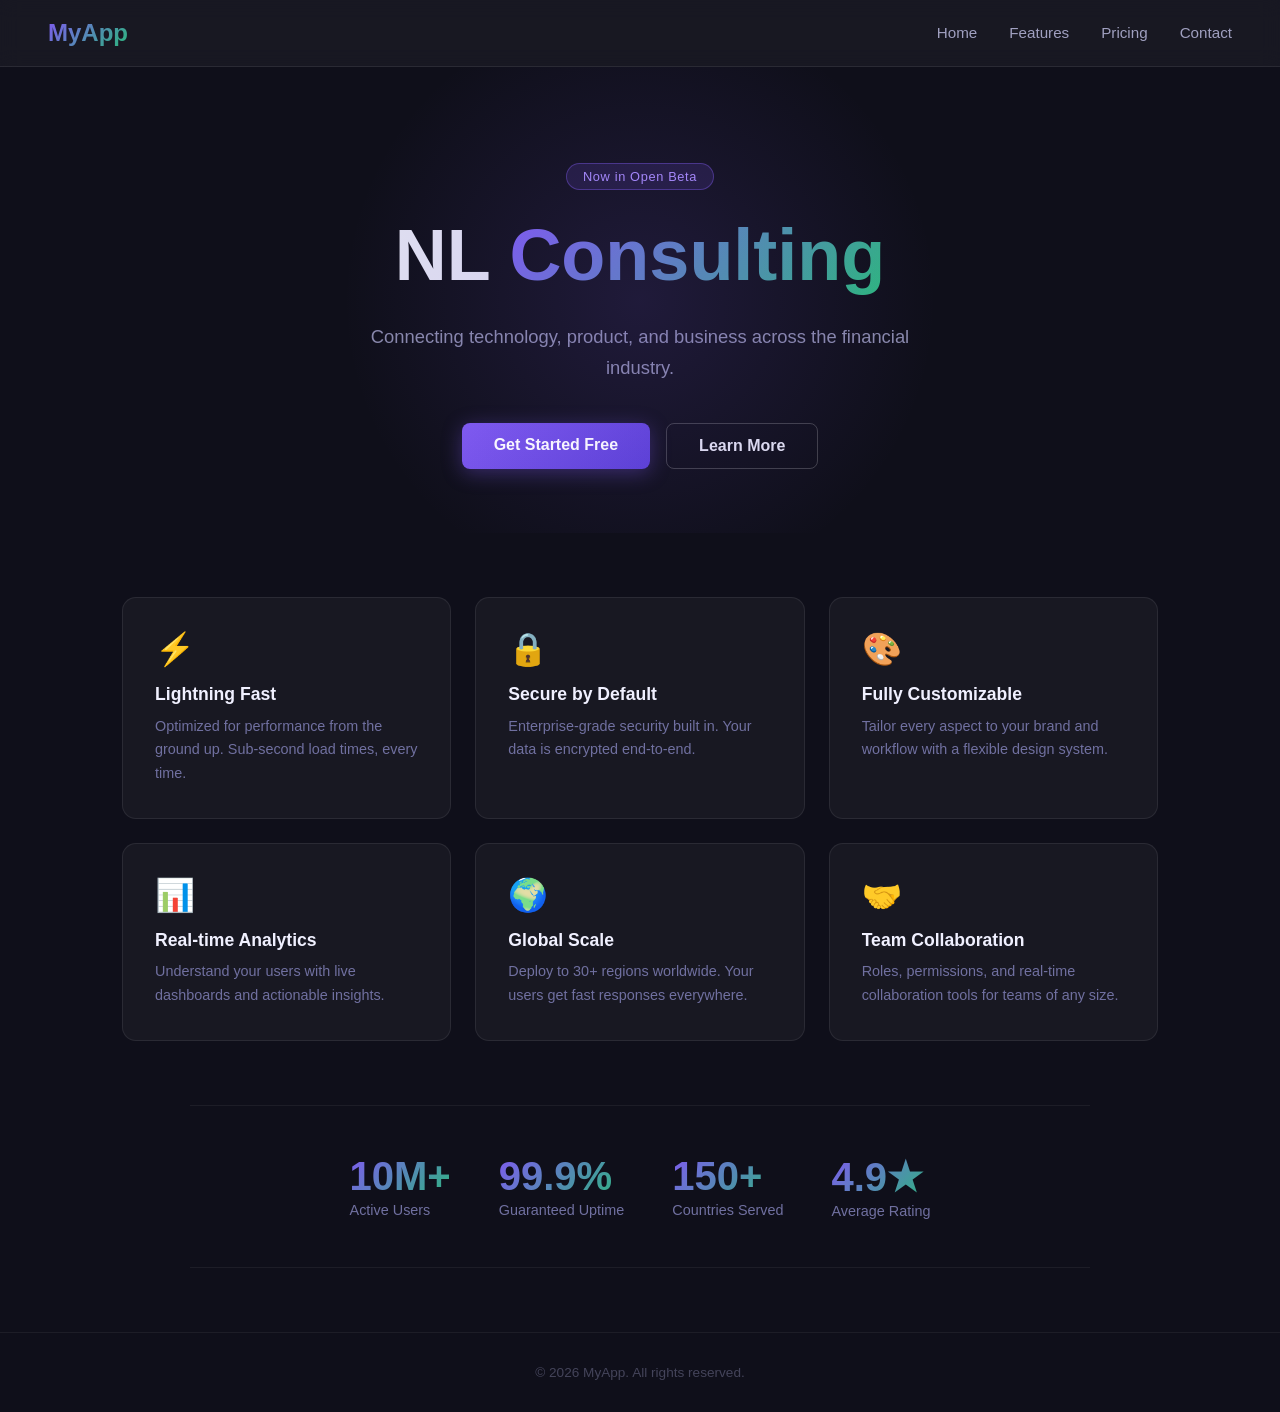
==== index.html @ d838ecf6 "Add files via upload" ====
<!DOCTYPE html>
<html lang="en" dir="ltr">
<head>
  <meta charset="UTF-8" />
  <meta name="viewport" content="width=device-width, initial-scale=1.0" />
  <title>Welcome</title>
  <style>
    * {
      margin: 0;
      padding: 0;
      box-sizing: border-box;
    }

    body {
      font-family: 'Segoe UI', Tahoma, Geneva, Verdana, sans-serif;
      background: #0f0f1a;
      color: #e0e0f0;
      min-height: 100vh;
    }

    /* NAV */
    nav {
      display: flex;
      justify-content: space-between;
      align-items: center;
      padding: 1.2rem 3rem;
      background: rgba(255, 255, 255, 0.04);
      backdrop-filter: blur(10px);
      border-bottom: 1px solid rgba(255, 255, 255, 0.08);
      position: sticky;
      top: 0;
      z-index: 100;
    }

    .logo {
      font-size: 1.5rem;
      font-weight: 700;
      background: linear-gradient(135deg, #7f5af0, #2cb67d);
      -webkit-background-clip: text;
      -webkit-text-fill-color: transparent;
      background-clip: text;
    }

    .nav-links {
      display: flex;
      gap: 2rem;
      list-style: none;
    }

    .nav-links a {
      color: #a0a0c0;
      text-decoration: none;
      font-size: 0.95rem;
      transition: color 0.2s;
    }

    .nav-links a:hover {
      color: #7f5af0;
    }

    /* HERO */
    .hero {
      display: flex;
      flex-direction: column;
      align-items: center;
      justify-content: center;
      text-align: center;
      padding: 6rem 2rem 4rem;
      position: relative;
      overflow: hidden;
    }

    .hero::before {
      content: '';
      position: absolute;
      width: 600px;
      height: 600px;
      background: radial-gradient(circle, rgba(127, 90, 240, 0.15) 0%, transparent 70%);
      top: 50%;
      left: 50%;
      transform: translate(-50%, -50%);
      pointer-events: none;
    }

    .badge {
      display: inline-block;
      background: rgba(127, 90, 240, 0.15);
      border: 1px solid rgba(127, 90, 240, 0.4);
      color: #a78bfa;
      padding: 0.3rem 1rem;
      border-radius: 999px;
      font-size: 0.8rem;
      letter-spacing: 0.05em;
      margin-bottom: 1.5rem;
    }

    h1 {
      font-size: clamp(2.5rem, 6vw, 4.5rem);
      font-weight: 800;
      line-height: 1.15;
      max-width: 800px;
      margin-bottom: 1.5rem;
    }

    h1 span {
      background: linear-gradient(135deg, #7f5af0, #2cb67d);
      -webkit-background-clip: text;
      -webkit-text-fill-color: transparent;
      background-clip: text;
    }

    .subtitle {
      font-size: 1.15rem;
      color: #8888aa;
      max-width: 560px;
      line-height: 1.7;
      margin-bottom: 2.5rem;
    }

    .cta-group {
      display: flex;
      gap: 1rem;
      flex-wrap: wrap;
      justify-content: center;
    }

    .btn {
      padding: 0.8rem 2rem;
      border-radius: 8px;
      font-size: 1rem;
      font-weight: 600;
      cursor: pointer;
      text-decoration: none;
      transition: transform 0.15s, box-shadow 0.15s;
    }

    .btn:hover {
      transform: translateY(-2px);
    }

    .btn-primary {
      background: linear-gradient(135deg, #7f5af0, #5a3fd4);
      color: #fff;
      border: none;
      box-shadow: 0 4px 20px rgba(127, 90, 240, 0.35);
    }

    .btn-primary:hover {
      box-shadow: 0 6px 28px rgba(127, 90, 240, 0.55);
    }

    .btn-outline {
      background: transparent;
      color: #e0e0f0;
      border: 1px solid rgba(255, 255, 255, 0.2);
    }

    .btn-outline:hover {
      border-color: #7f5af0;
      color: #a78bfa;
    }

    /* FEATURES */
    .features {
      display: grid;
      grid-template-columns: repeat(auto-fit, minmax(260px, 1fr));
      gap: 1.5rem;
      max-width: 1100px;
      margin: 4rem auto;
      padding: 0 2rem;
    }

    .card {
      background: rgba(255, 255, 255, 0.04);
      border: 1px solid rgba(255, 255, 255, 0.08);
      border-radius: 14px;
      padding: 2rem;
      transition: border-color 0.2s, transform 0.2s;
    }

    .card:hover {
      border-color: rgba(127, 90, 240, 0.4);
      transform: translateY(-4px);
    }

    .icon {
      font-size: 2rem;
      margin-bottom: 1rem;
    }

    .card h3 {
      font-size: 1.1rem;
      margin-bottom: 0.6rem;
      color: #f0f0ff;
    }

    .card p {
      font-size: 0.9rem;
      color: #7070a0;
      line-height: 1.65;
    }

    /* STATS */
    .stats {
      display: flex;
      justify-content: center;
      flex-wrap: wrap;
      gap: 3rem;
      padding: 3rem 2rem;
      border-top: 1px solid rgba(255, 255, 255, 0.06);
      border-bottom: 1px solid rgba(255, 255, 255, 0.06);
      max-width: 900px;
      margin: 0 auto 4rem;
    }

    .stat h2 {
      font-size: 2.5rem;
      font-weight: 800;
      background: linear-gradient(135deg, #7f5af0, #2cb67d);
      -webkit-background-clip: text;
      -webkit-text-fill-color: transparent;
      background-clip: text;
    }

    .stat p {
      font-size: 0.9rem;
      color: #7070a0;
      margin-top: 0.2rem;
    }

    /* FOOTER */
    footer {
      text-align: center;
      padding: 2rem;
      font-size: 0.85rem;
      color: #44445a;
      border-top: 1px solid rgba(255, 255, 255, 0.06);
    }
  </style>
</head>
<body>

  <!-- NAV -->
  <nav>
    <div class="logo">MyApp</div>
    <ul class="nav-links">
      <li><a href="#">Home</a></li>
      <li><a href="#">Features</a></li>
      <li><a href="#">Pricing</a></li>
      <li><a href="#">Contact</a></li>
    </ul>
  </nav>

  <!-- HERO -->
  <section class="hero">
    <div class="badge">Now in Open Beta</div>
    <h1>NL <span>Consulting</span></h1>
    <p class="subtitle">
      Connecting technology, product, and business across the financial industry.
    </p>
    <div class="cta-group">
      <a href="#" class="btn btn-primary">Get Started Free</a>
      <a href="#" class="btn btn-outline">Learn More</a>
    </div>
  </section>

  <!-- FEATURES -->
  <section class="features">
    <div class="card">
      <div class="icon">⚡</div>
      <h3>Lightning Fast</h3>
      <p>Optimized for performance from the ground up. Sub-second load times, every time.</p>
    </div>
    <div class="card">
      <div class="icon">🔒</div>
      <h3>Secure by Default</h3>
      <p>Enterprise-grade security built in. Your data is encrypted end-to-end.</p>
    </div>
    <div class="card">
      <div class="icon">🎨</div>
      <h3>Fully Customizable</h3>
      <p>Tailor every aspect to your brand and workflow with a flexible design system.</p>
    </div>
    <div class="card">
      <div class="icon">📊</div>
      <h3>Real-time Analytics</h3>
      <p>Understand your users with live dashboards and actionable insights.</p>
    </div>
    <div class="card">
      <div class="icon">🌍</div>
      <h3>Global Scale</h3>
      <p>Deploy to 30+ regions worldwide. Your users get fast responses everywhere.</p>
    </div>
    <div class="card">
      <div class="icon">🤝</div>
      <h3>Team Collaboration</h3>
      <p>Roles, permissions, and real-time collaboration tools for teams of any size.</p>
    </div>
  </section>

  <!-- STATS -->
  <div class="stats">
    <div class="stat">
      <h2>10M+</h2>
      <p>Active Users</p>
    </div>
    <div class="stat">
      <h2>99.9%</h2>
      <p>Guaranteed Uptime</p>
    </div>
    <div class="stat">
      <h2>150+</h2>
      <p>Countries Served</p>
    </div>
    <div class="stat">
      <h2>4.9★</h2>
      <p>Average Rating</p>
    </div>
  </div>

  <!-- FOOTER -->
  <footer>
    &copy; 2026 MyApp. All rights reserved.
  </footer>

</body>
</html>
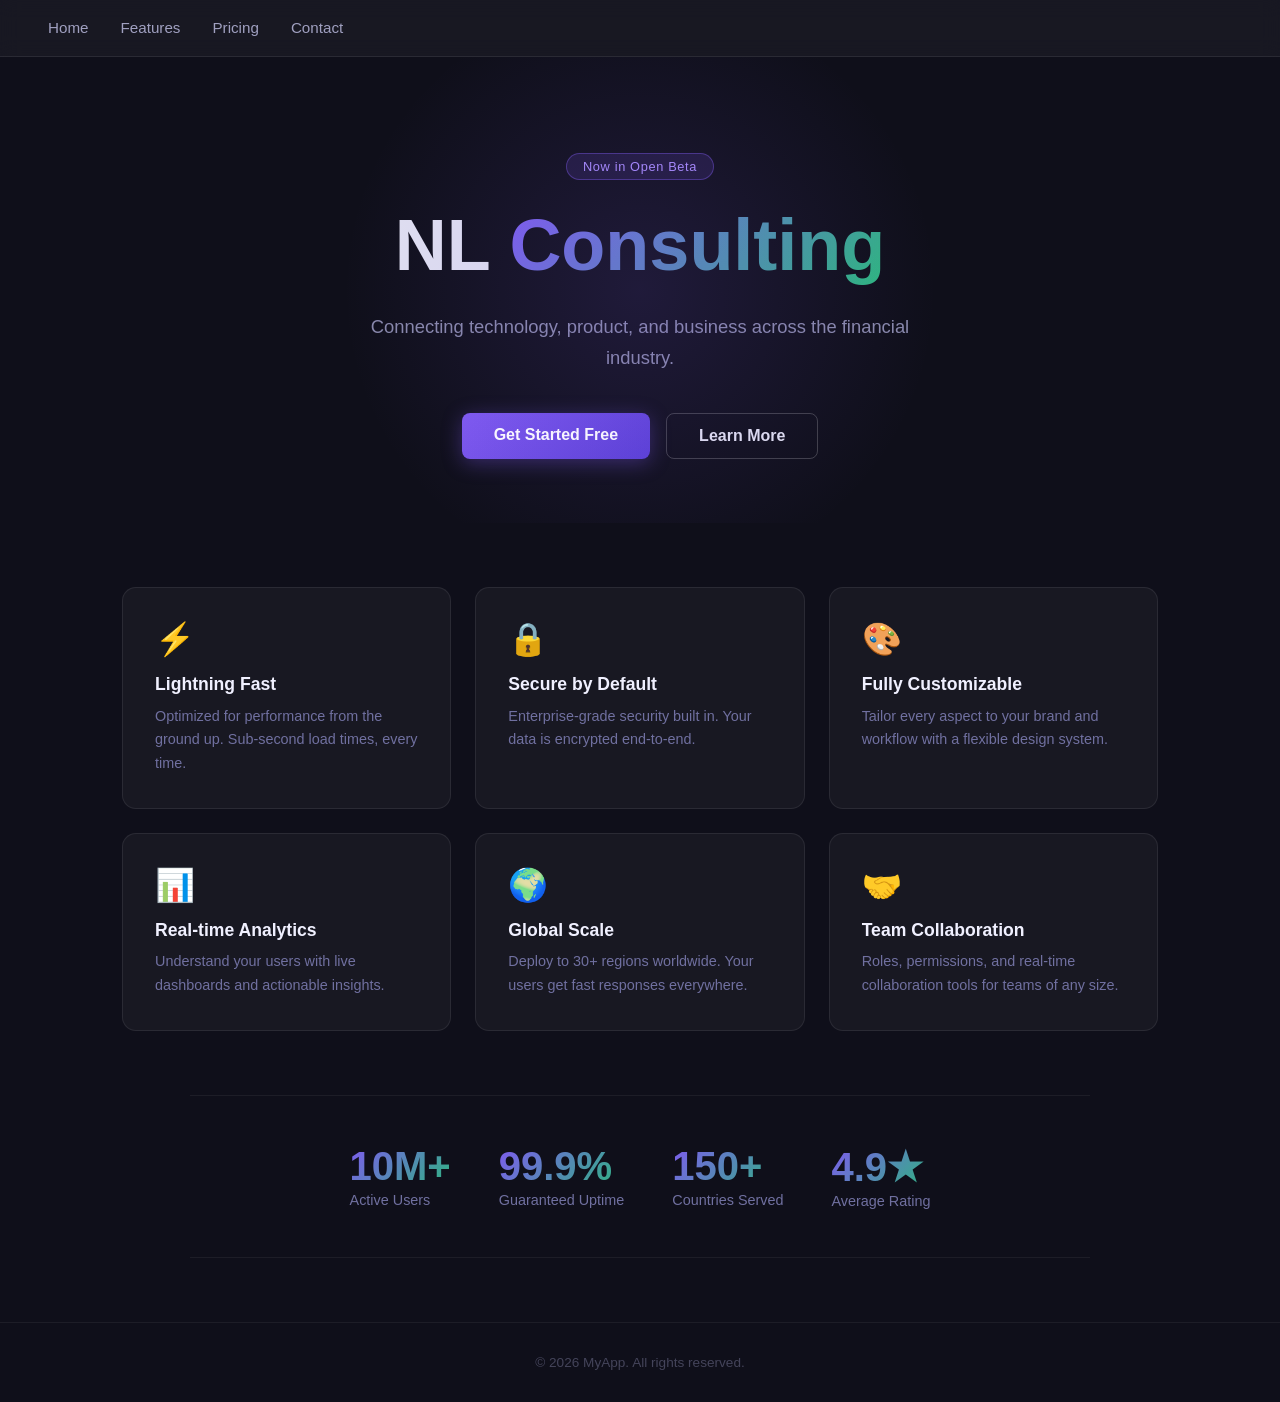
==== commit a5176cfb: "initial commit" ====
--- a/index.html
+++ b/index.html
@@ -242,7 +242,6 @@
 
   <!-- NAV -->
   <nav>
-    <div class="logo">MyApp</div>
     <ul class="nav-links">
       <li><a href="#">Home</a></li>
       <li><a href="#">Features</a></li>
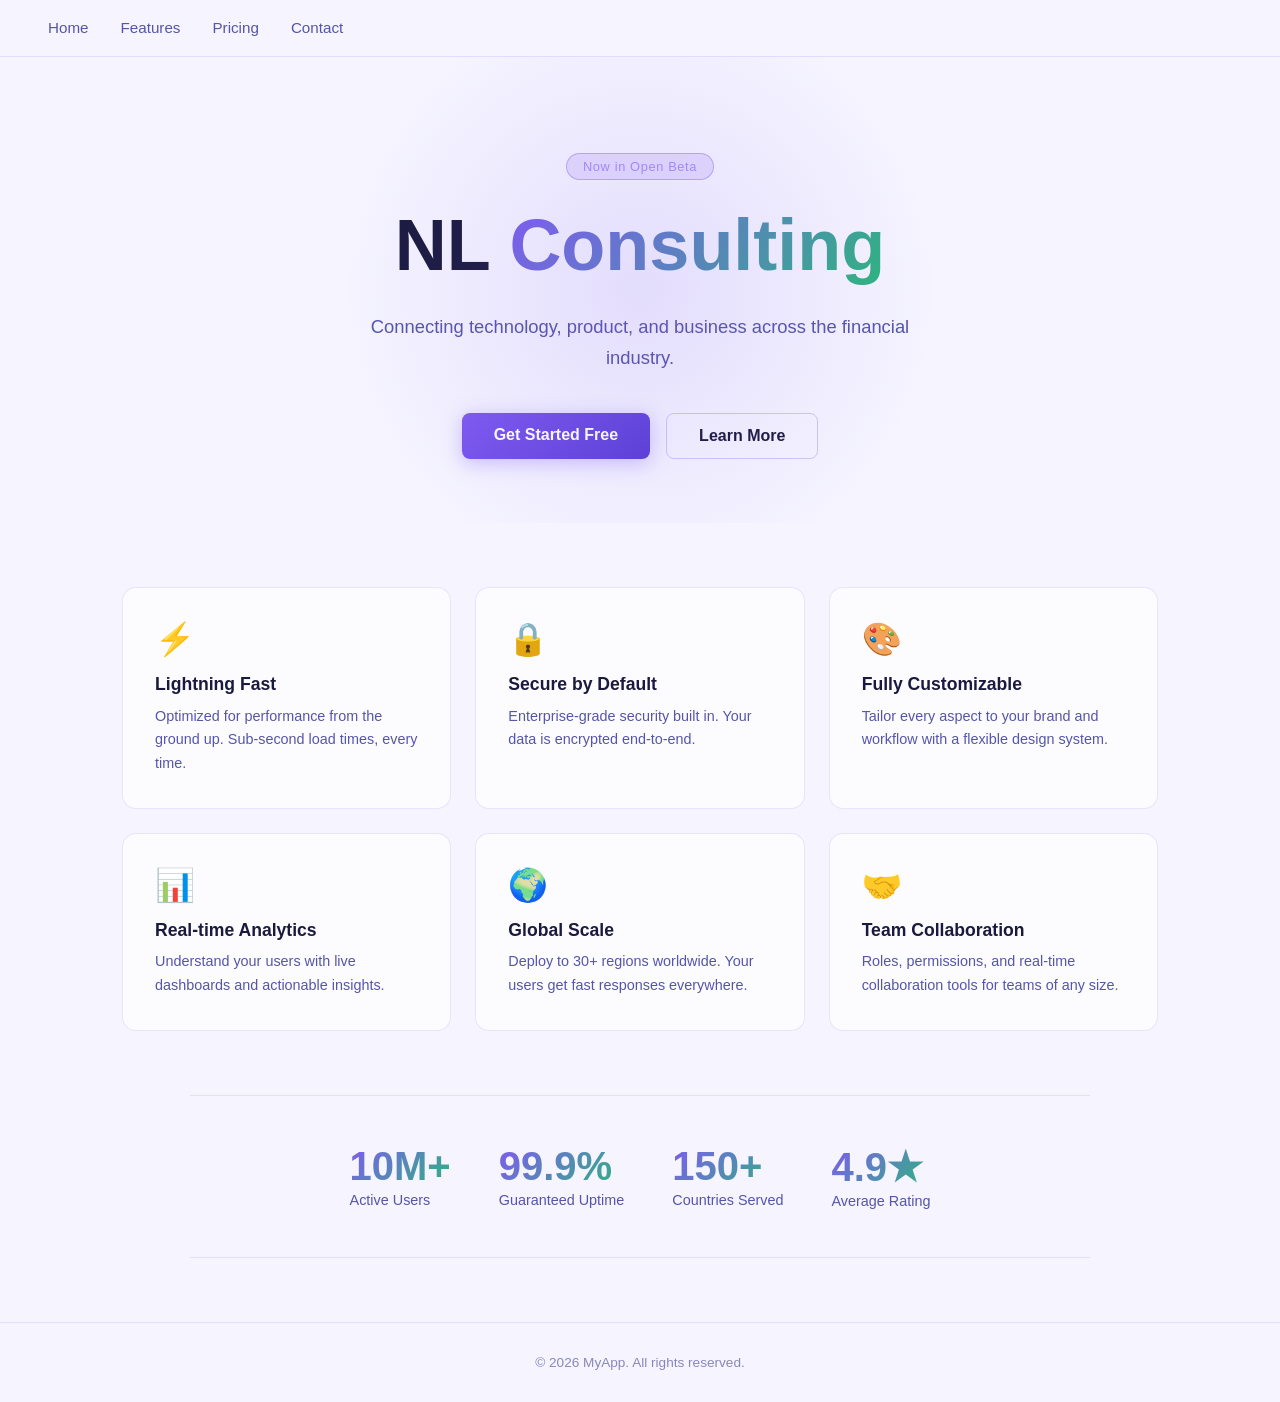
==== commit 4e2fba9b: "move styles to external CSS file, update background color" ====
--- a/index.html
+++ b/index.html
@@ -4,239 +4,7 @@
   <meta charset="UTF-8" />
   <meta name="viewport" content="width=device-width, initial-scale=1.0" />
   <title>Welcome</title>
-  <style>
-    * {
-      margin: 0;
-      padding: 0;
-      box-sizing: border-box;
-    }
-
-    body {
-      font-family: 'Segoe UI', Tahoma, Geneva, Verdana, sans-serif;
-      background: #0f0f1a;
-      color: #e0e0f0;
-      min-height: 100vh;
-    }
-
-    /* NAV */
-    nav {
-      display: flex;
-      justify-content: space-between;
-      align-items: center;
-      padding: 1.2rem 3rem;
-      background: rgba(255, 255, 255, 0.04);
-      backdrop-filter: blur(10px);
-      border-bottom: 1px solid rgba(255, 255, 255, 0.08);
-      position: sticky;
-      top: 0;
-      z-index: 100;
-    }
-
-    .logo {
-      font-size: 1.5rem;
-      font-weight: 700;
-      background: linear-gradient(135deg, #7f5af0, #2cb67d);
-      -webkit-background-clip: text;
-      -webkit-text-fill-color: transparent;
-      background-clip: text;
-    }
-
-    .nav-links {
-      display: flex;
-      gap: 2rem;
-      list-style: none;
-    }
-
-    .nav-links a {
-      color: #a0a0c0;
-      text-decoration: none;
-      font-size: 0.95rem;
-      transition: color 0.2s;
-    }
-
-    .nav-links a:hover {
-      color: #7f5af0;
-    }
-
-    /* HERO */
-    .hero {
-      display: flex;
-      flex-direction: column;
-      align-items: center;
-      justify-content: center;
-      text-align: center;
-      padding: 6rem 2rem 4rem;
-      position: relative;
-      overflow: hidden;
-    }
-
-    .hero::before {
-      content: '';
-      position: absolute;
-      width: 600px;
-      height: 600px;
-      background: radial-gradient(circle, rgba(127, 90, 240, 0.15) 0%, transparent 70%);
-      top: 50%;
-      left: 50%;
-      transform: translate(-50%, -50%);
-      pointer-events: none;
-    }
-
-    .badge {
-      display: inline-block;
-      background: rgba(127, 90, 240, 0.15);
-      border: 1px solid rgba(127, 90, 240, 0.4);
-      color: #a78bfa;
-      padding: 0.3rem 1rem;
-      border-radius: 999px;
-      font-size: 0.8rem;
-      letter-spacing: 0.05em;
-      margin-bottom: 1.5rem;
-    }
-
-    h1 {
-      font-size: clamp(2.5rem, 6vw, 4.5rem);
-      font-weight: 800;
-      line-height: 1.15;
-      max-width: 800px;
-      margin-bottom: 1.5rem;
-    }
-
-    h1 span {
-      background: linear-gradient(135deg, #7f5af0, #2cb67d);
-      -webkit-background-clip: text;
-      -webkit-text-fill-color: transparent;
-      background-clip: text;
-    }
-
-    .subtitle {
-      font-size: 1.15rem;
-      color: #8888aa;
-      max-width: 560px;
-      line-height: 1.7;
-      margin-bottom: 2.5rem;
-    }
-
-    .cta-group {
-      display: flex;
-      gap: 1rem;
-      flex-wrap: wrap;
-      justify-content: center;
-    }
-
-    .btn {
-      padding: 0.8rem 2rem;
-      border-radius: 8px;
-      font-size: 1rem;
-      font-weight: 600;
-      cursor: pointer;
-      text-decoration: none;
-      transition: transform 0.15s, box-shadow 0.15s;
-    }
-
-    .btn:hover {
-      transform: translateY(-2px);
-    }
-
-    .btn-primary {
-      background: linear-gradient(135deg, #7f5af0, #5a3fd4);
-      color: #fff;
-      border: none;
-      box-shadow: 0 4px 20px rgba(127, 90, 240, 0.35);
-    }
-
-    .btn-primary:hover {
-      box-shadow: 0 6px 28px rgba(127, 90, 240, 0.55);
-    }
-
-    .btn-outline {
-      background: transparent;
-      color: #e0e0f0;
-      border: 1px solid rgba(255, 255, 255, 0.2);
-    }
-
-    .btn-outline:hover {
-      border-color: #7f5af0;
-      color: #a78bfa;
-    }
-
-    /* FEATURES */
-    .features {
-      display: grid;
-      grid-template-columns: repeat(auto-fit, minmax(260px, 1fr));
-      gap: 1.5rem;
-      max-width: 1100px;
-      margin: 4rem auto;
-      padding: 0 2rem;
-    }
-
-    .card {
-      background: rgba(255, 255, 255, 0.04);
-      border: 1px solid rgba(255, 255, 255, 0.08);
-      border-radius: 14px;
-      padding: 2rem;
-      transition: border-color 0.2s, transform 0.2s;
-    }
-
-    .card:hover {
-      border-color: rgba(127, 90, 240, 0.4);
-      transform: translateY(-4px);
-    }
-
-    .icon {
-      font-size: 2rem;
-      margin-bottom: 1rem;
-    }
-
-    .card h3 {
-      font-size: 1.1rem;
-      margin-bottom: 0.6rem;
-      color: #f0f0ff;
-    }
-
-    .card p {
-      font-size: 0.9rem;
-      color: #7070a0;
-      line-height: 1.65;
-    }
-
-    /* STATS */
-    .stats {
-      display: flex;
-      justify-content: center;
-      flex-wrap: wrap;
-      gap: 3rem;
-      padding: 3rem 2rem;
-      border-top: 1px solid rgba(255, 255, 255, 0.06);
-      border-bottom: 1px solid rgba(255, 255, 255, 0.06);
-      max-width: 900px;
-      margin: 0 auto 4rem;
-    }
-
-    .stat h2 {
-      font-size: 2.5rem;
-      font-weight: 800;
-      background: linear-gradient(135deg, #7f5af0, #2cb67d);
-      -webkit-background-clip: text;
-      -webkit-text-fill-color: transparent;
-      background-clip: text;
-    }
-
-    .stat p {
-      font-size: 0.9rem;
-      color: #7070a0;
-      margin-top: 0.2rem;
-    }
-
-    /* FOOTER */
-    footer {
-      text-align: center;
-      padding: 2rem;
-      font-size: 0.85rem;
-      color: #44445a;
-      border-top: 1px solid rgba(255, 255, 255, 0.06);
-    }
-  </style>
+  <link rel="stylesheet" href="styles.css" />
 </head>
 <body>
 
--- a/styles.css
+++ b/styles.css
@@ -0,0 +1,231 @@
+* {
+  margin: 0;
+  padding: 0;
+  box-sizing: border-box;
+}
+
+body {
+  font-family: 'Segoe UI', Tahoma, Geneva, Verdana, sans-serif;
+  background: #f5f4ff;
+  color: #1a1a3e;
+  min-height: 100vh;
+}
+
+/* NAV */
+nav {
+  display: flex;
+  justify-content: space-between;
+  align-items: center;
+  padding: 1.2rem 3rem;
+  background: rgba(245, 244, 255, 0.85);
+  backdrop-filter: blur(10px);
+  border-bottom: 1px solid rgba(127, 90, 240, 0.15);
+  position: sticky;
+  top: 0;
+  z-index: 100;
+}
+
+.logo {
+  font-size: 1.5rem;
+  font-weight: 700;
+  background: linear-gradient(135deg, #7f5af0, #2cb67d);
+  -webkit-background-clip: text;
+  -webkit-text-fill-color: transparent;
+  background-clip: text;
+}
+
+.nav-links {
+  display: flex;
+  gap: 2rem;
+  list-style: none;
+}
+
+.nav-links a {
+  color: #5555aa;
+  text-decoration: none;
+  font-size: 0.95rem;
+  transition: color 0.2s;
+}
+
+.nav-links a:hover {
+  color: #7f5af0;
+}
+
+/* HERO */
+.hero {
+  display: flex;
+  flex-direction: column;
+  align-items: center;
+  justify-content: center;
+  text-align: center;
+  padding: 6rem 2rem 4rem;
+  position: relative;
+  overflow: hidden;
+}
+
+.hero::before {
+  content: '';
+  position: absolute;
+  width: 600px;
+  height: 600px;
+  background: radial-gradient(circle, rgba(127, 90, 240, 0.15) 0%, transparent 70%);
+  top: 50%;
+  left: 50%;
+  transform: translate(-50%, -50%);
+  pointer-events: none;
+}
+
+.badge {
+  display: inline-block;
+  background: rgba(127, 90, 240, 0.15);
+  border: 1px solid rgba(127, 90, 240, 0.4);
+  color: #a78bfa;
+  padding: 0.3rem 1rem;
+  border-radius: 999px;
+  font-size: 0.8rem;
+  letter-spacing: 0.05em;
+  margin-bottom: 1.5rem;
+}
+
+h1 {
+  font-size: clamp(2.5rem, 6vw, 4.5rem);
+  font-weight: 800;
+  line-height: 1.15;
+  max-width: 800px;
+  margin-bottom: 1.5rem;
+}
+
+h1 span {
+  background: linear-gradient(135deg, #7f5af0, #2cb67d);
+  -webkit-background-clip: text;
+  -webkit-text-fill-color: transparent;
+  background-clip: text;
+}
+
+.subtitle {
+  font-size: 1.15rem;
+  color: #5555aa;
+  max-width: 560px;
+  line-height: 1.7;
+  margin-bottom: 2.5rem;
+}
+
+.cta-group {
+  display: flex;
+  gap: 1rem;
+  flex-wrap: wrap;
+  justify-content: center;
+}
+
+.btn {
+  padding: 0.8rem 2rem;
+  border-radius: 8px;
+  font-size: 1rem;
+  font-weight: 600;
+  cursor: pointer;
+  text-decoration: none;
+  transition: transform 0.15s, box-shadow 0.15s;
+}
+
+.btn:hover {
+  transform: translateY(-2px);
+}
+
+.btn-primary {
+  background: linear-gradient(135deg, #7f5af0, #5a3fd4);
+  color: #fff;
+  border: none;
+  box-shadow: 0 4px 20px rgba(127, 90, 240, 0.35);
+}
+
+.btn-primary:hover {
+  box-shadow: 0 6px 28px rgba(127, 90, 240, 0.55);
+}
+
+.btn-outline {
+  background: transparent;
+  color: #1a1a3e;
+  border: 1px solid rgba(127, 90, 240, 0.3);
+}
+
+.btn-outline:hover {
+  border-color: #7f5af0;
+  color: #a78bfa;
+}
+
+/* FEATURES */
+.features {
+  display: grid;
+  grid-template-columns: repeat(auto-fit, minmax(260px, 1fr));
+  gap: 1.5rem;
+  max-width: 1100px;
+  margin: 4rem auto;
+  padding: 0 2rem;
+}
+
+.card {
+  background: rgba(255, 255, 255, 0.7);
+  border: 1px solid rgba(127, 90, 240, 0.15);
+  border-radius: 14px;
+  padding: 2rem;
+  transition: border-color 0.2s, transform 0.2s;
+}
+
+.card:hover {
+  border-color: rgba(127, 90, 240, 0.4);
+  transform: translateY(-4px);
+}
+
+.icon {
+  font-size: 2rem;
+  margin-bottom: 1rem;
+}
+
+.card h3 {
+  font-size: 1.1rem;
+  margin-bottom: 0.6rem;
+  color: #1a1a3e;
+}
+
+.card p {
+  font-size: 0.9rem;
+  color: #5555aa;
+  line-height: 1.65;
+}
+
+/* STATS */
+.stats {
+  display: flex;
+  justify-content: center;
+  flex-wrap: wrap;
+  gap: 3rem;
+  padding: 3rem 2rem;
+  border-top: 1px solid rgba(127, 90, 240, 0.15);
+  border-bottom: 1px solid rgba(127, 90, 240, 0.15);
+  max-width: 900px;
+  margin: 0 auto 4rem;
+}
+
+.stat h2 {
+  font-size: 2.5rem;
+  font-weight: 800;
+  background: linear-gradient(135deg, #7f5af0, #2cb67d);
+  -webkit-background-clip: text;
+  -webkit-text-fill-color: transparent;
+  background-clip: text;
+}
+
+.stat p {
+  font-size: 0.9rem;
+  color: #5555aa;
+  margin-top: 0.2rem;
+}
+
+/* FOOTER */
+footer {
+  text-align: center;
+  padding: 2rem;
+  font-size: 0.85rem;
+  color: #8888bb;
+  border-top: 1px solid rgba(127, 90, 240, 0.15);
+}
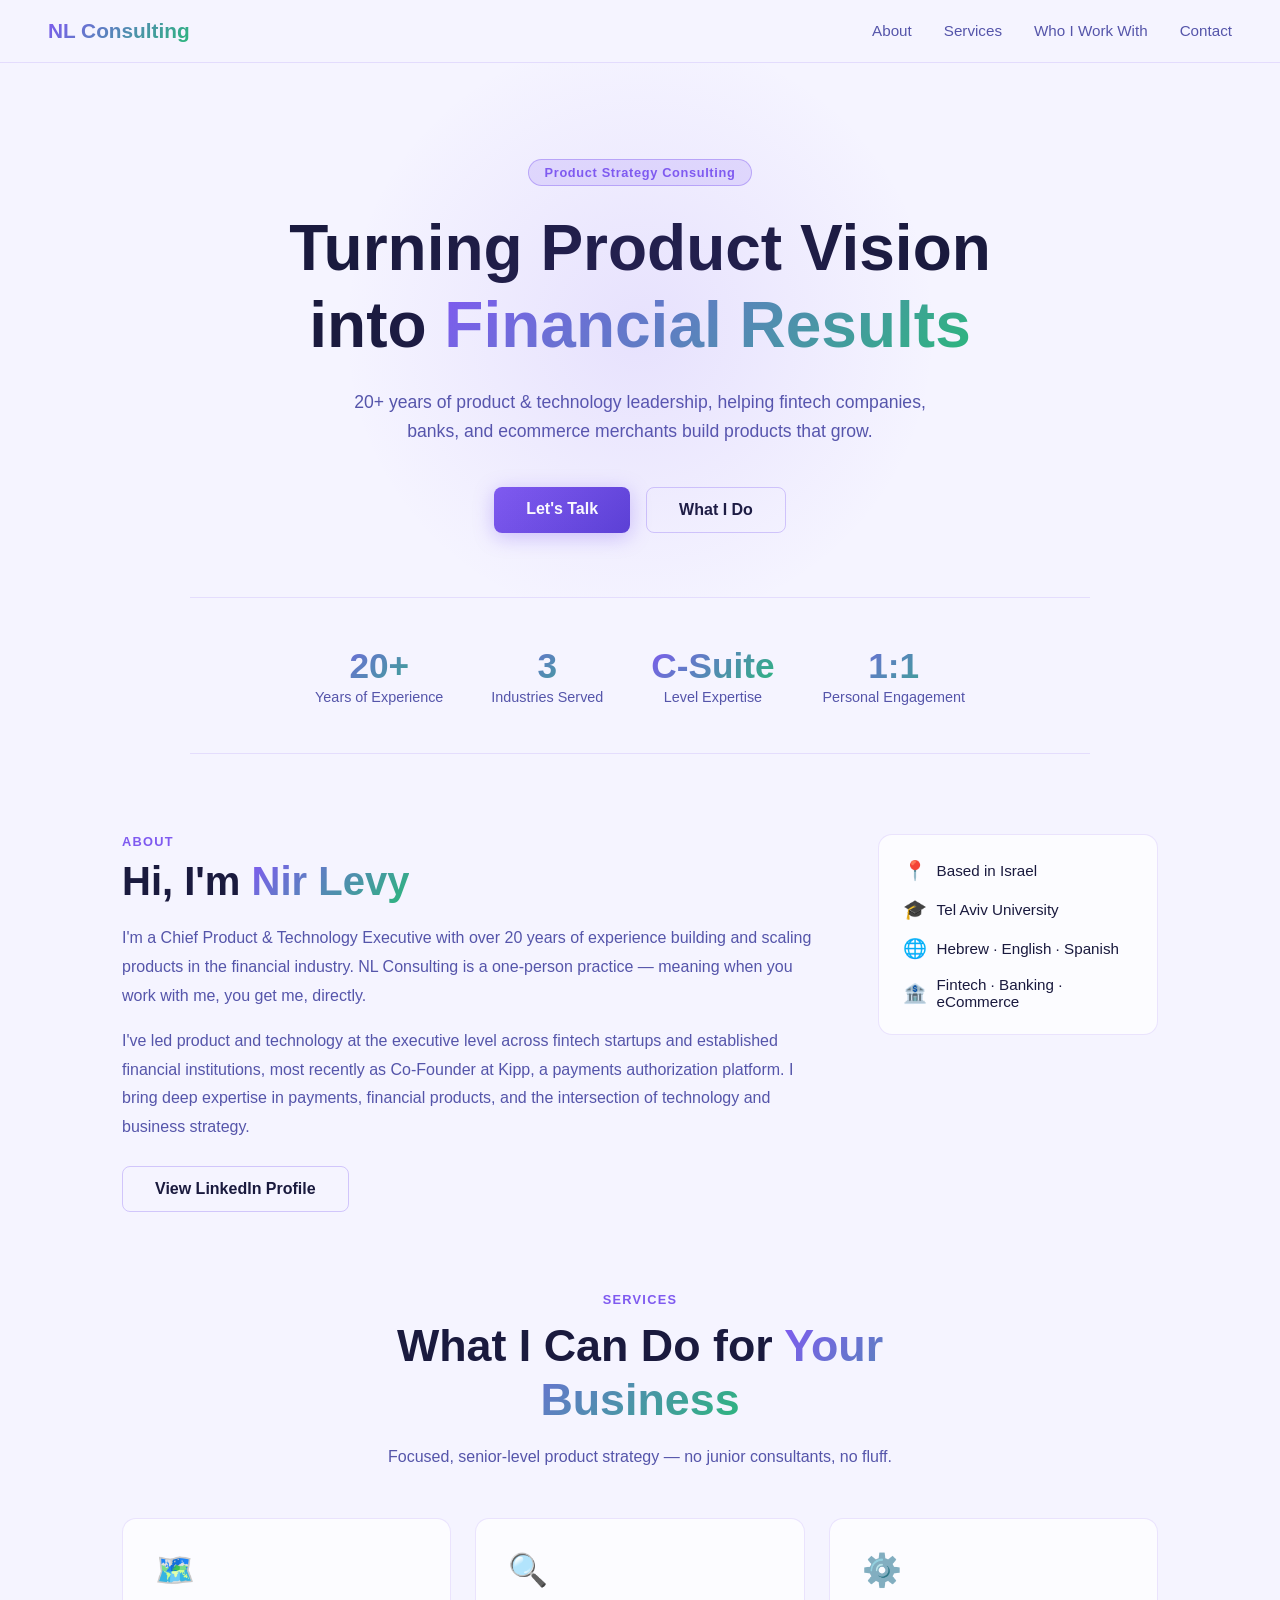
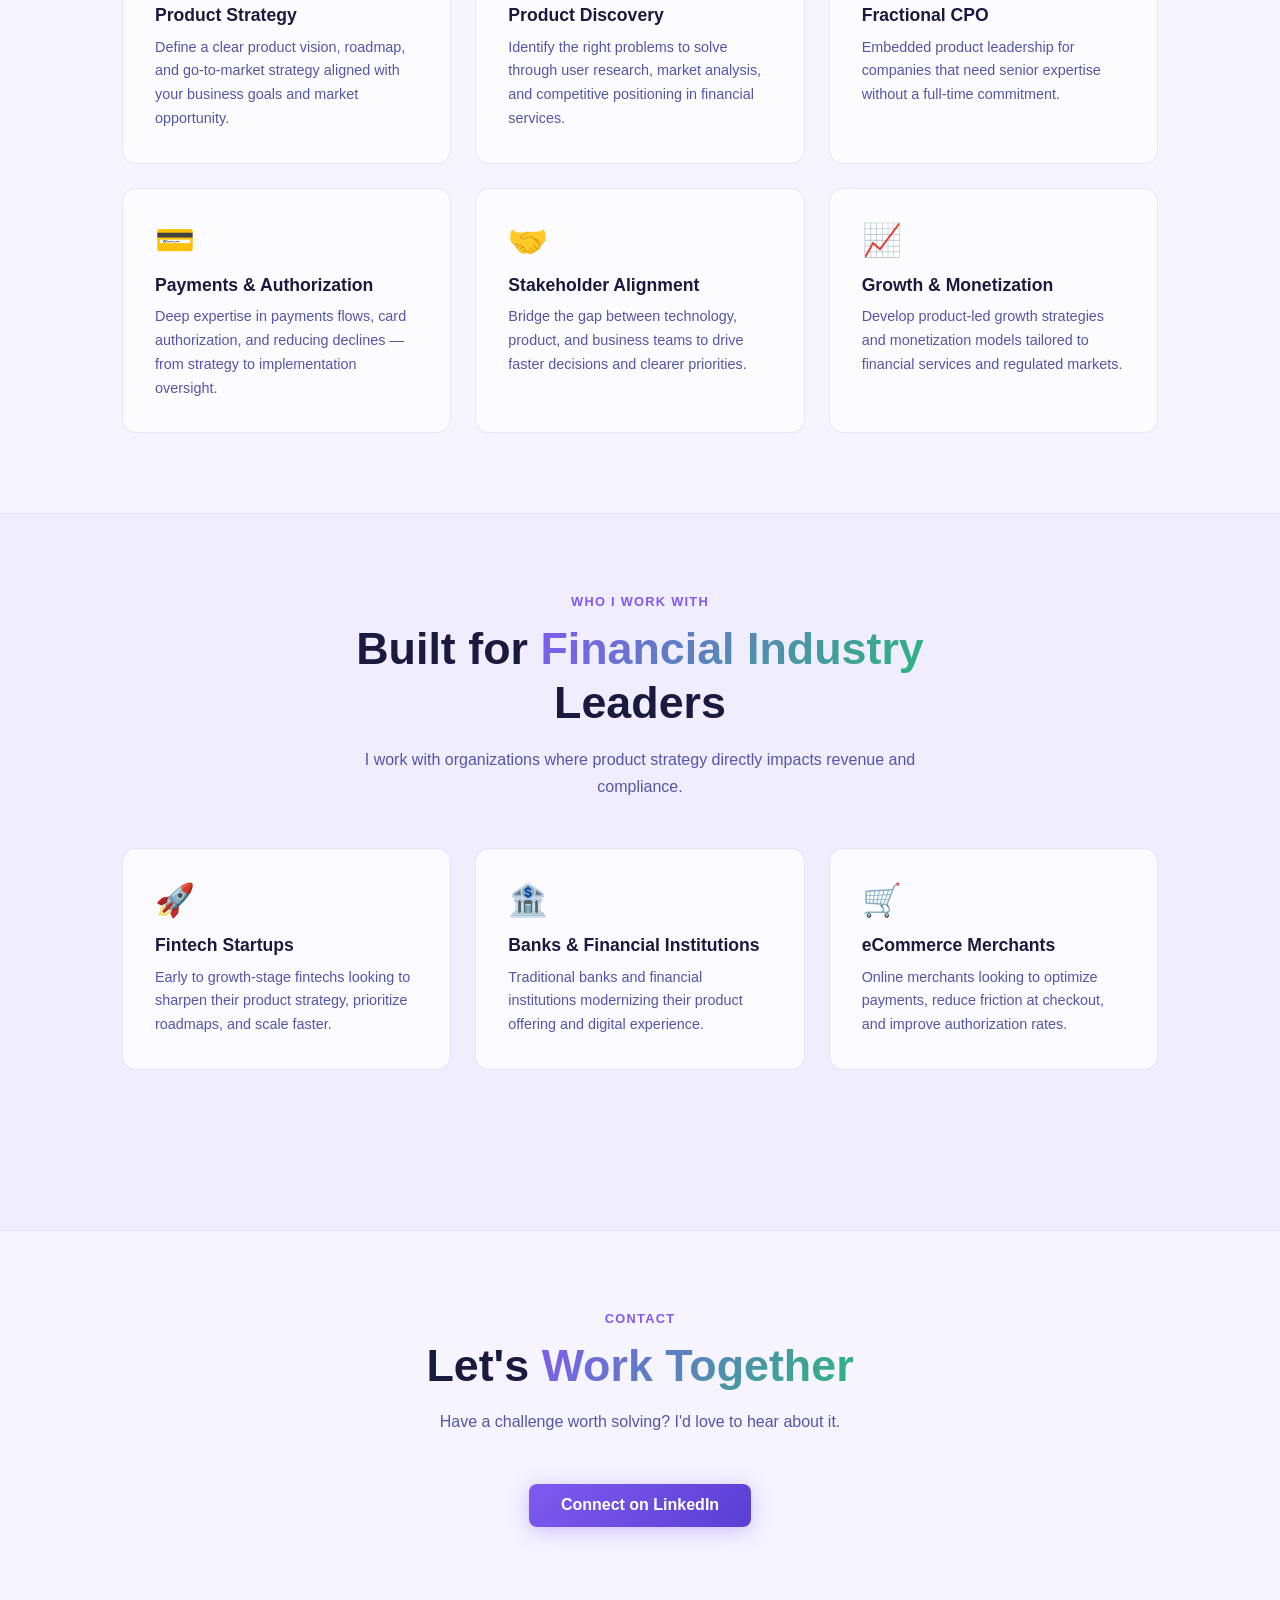
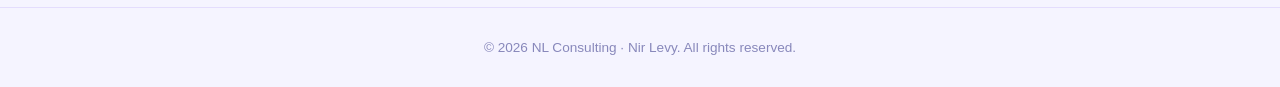
==== commit 0877057e: "redesign page as NL Consulting homepage" ====
--- a/index.html
+++ b/index.html
@@ -3,91 +3,174 @@
 <head>
   <meta charset="UTF-8" />
   <meta name="viewport" content="width=device-width, initial-scale=1.0" />
-  <title>Welcome</title>
+  <title>NL Consulting – Product Strategy for Fintech & Financial Services</title>
   <link rel="stylesheet" href="styles.css" />
 </head>
 <body>
 
   <!-- NAV -->
   <nav>
+    <div class="logo">NL Consulting</div>
     <ul class="nav-links">
-      <li><a href="#">Home</a></li>
-      <li><a href="#">Features</a></li>
-      <li><a href="#">Pricing</a></li>
-      <li><a href="#">Contact</a></li>
+      <li><a href="#about">About</a></li>
+      <li><a href="#services">Services</a></li>
+      <li><a href="#clients">Who I Work With</a></li>
+      <li><a href="#contact">Contact</a></li>
     </ul>
   </nav>
 
   <!-- HERO -->
   <section class="hero">
-    <div class="badge">Now in Open Beta</div>
-    <h1>NL <span>Consulting</span></h1>
+    <div class="badge">Product Strategy Consulting</div>
+    <h1>Turning Product Vision into <span>Financial Results</span></h1>
     <p class="subtitle">
-      Connecting technology, product, and business across the financial industry.
+      20+ years of product & technology leadership, helping fintech companies, banks,
+      and ecommerce merchants build products that grow.
     </p>
     <div class="cta-group">
-      <a href="#" class="btn btn-primary">Get Started Free</a>
-      <a href="#" class="btn btn-outline">Learn More</a>
-    </div>
-  </section>
-
-  <!-- FEATURES -->
-  <section class="features">
-    <div class="card">
-      <div class="icon">⚡</div>
-      <h3>Lightning Fast</h3>
-      <p>Optimized for performance from the ground up. Sub-second load times, every time.</p>
-    </div>
-    <div class="card">
-      <div class="icon">🔒</div>
-      <h3>Secure by Default</h3>
-      <p>Enterprise-grade security built in. Your data is encrypted end-to-end.</p>
-    </div>
-    <div class="card">
-      <div class="icon">🎨</div>
-      <h3>Fully Customizable</h3>
-      <p>Tailor every aspect to your brand and workflow with a flexible design system.</p>
-    </div>
-    <div class="card">
-      <div class="icon">📊</div>
-      <h3>Real-time Analytics</h3>
-      <p>Understand your users with live dashboards and actionable insights.</p>
-    </div>
-    <div class="card">
-      <div class="icon">🌍</div>
-      <h3>Global Scale</h3>
-      <p>Deploy to 30+ regions worldwide. Your users get fast responses everywhere.</p>
-    </div>
-    <div class="card">
-      <div class="icon">🤝</div>
-      <h3>Team Collaboration</h3>
-      <p>Roles, permissions, and real-time collaboration tools for teams of any size.</p>
+      <a href="#contact" class="btn btn-primary">Let's Talk</a>
+      <a href="#services" class="btn btn-outline">What I Do</a>
     </div>
   </section>
 
   <!-- STATS -->
   <div class="stats">
     <div class="stat">
-      <h2>10M+</h2>
-      <p>Active Users</p>
+      <h2>20+</h2>
+      <p>Years of Experience</p>
     </div>
     <div class="stat">
-      <h2>99.9%</h2>
-      <p>Guaranteed Uptime</p>
+      <h2>3</h2>
+      <p>Industries Served</p>
     </div>
     <div class="stat">
-      <h2>150+</h2>
-      <p>Countries Served</p>
+      <h2>C-Suite</h2>
+      <p>Level Expertise</p>
     </div>
     <div class="stat">
-      <h2>4.9★</h2>
-      <p>Average Rating</p>
+      <h2>1:1</h2>
+      <p>Personal Engagement</p>
     </div>
   </div>
 
+  <!-- ABOUT -->
+  <section class="about" id="about">
+    <div class="about-content">
+      <div class="about-text">
+        <div class="section-label">About</div>
+        <h2>Hi, I'm <span>Nir Levy</span></h2>
+        <p>
+          I'm a Chief Product & Technology Executive with over 20 years of experience
+          building and scaling products in the financial industry. NL Consulting is a
+          one-person practice — meaning when you work with me, you get me, directly.
+        </p>
+        <p>
+          I've led product and technology at the executive level across fintech startups
+          and established financial institutions, most recently as Co-Founder at Kipp,
+          a payments authorization platform. I bring deep expertise in payments, financial
+          products, and the intersection of technology and business strategy.
+        </p>
+        <a href="https://www.linkedin.com/in/nirlevyil/" target="_blank" class="btn btn-outline">View LinkedIn Profile</a>
+      </div>
+      <div class="about-card">
+        <div class="about-stat">
+          <span>📍</span> Based in Israel
+        </div>
+        <div class="about-stat">
+          <span>🎓</span> Tel Aviv University
+        </div>
+        <div class="about-stat">
+          <span>🌐</span> Hebrew · English · Spanish
+        </div>
+        <div class="about-stat">
+          <span>🏦</span> Fintech · Banking · eCommerce
+        </div>
+      </div>
+    </div>
+  </section>
+
+  <!-- SERVICES -->
+  <section id="services">
+    <div class="section-header">
+      <div class="section-label">Services</div>
+      <h2>What I Can Do for <span>Your Business</span></h2>
+      <p class="section-subtitle">Focused, senior-level product strategy — no junior consultants, no fluff.</p>
+    </div>
+    <div class="features">
+      <div class="card">
+        <div class="icon">🗺️</div>
+        <h3>Product Strategy</h3>
+        <p>Define a clear product vision, roadmap, and go-to-market strategy aligned with your business goals and market opportunity.</p>
+      </div>
+      <div class="card">
+        <div class="icon">🔍</div>
+        <h3>Product Discovery</h3>
+        <p>Identify the right problems to solve through user research, market analysis, and competitive positioning in financial services.</p>
+      </div>
+      <div class="card">
+        <div class="icon">⚙️</div>
+        <h3>Fractional CPO</h3>
+        <p>Embedded product leadership for companies that need senior expertise without a full-time commitment.</p>
+      </div>
+      <div class="card">
+        <div class="icon">💳</div>
+        <h3>Payments & Authorization</h3>
+        <p>Deep expertise in payments flows, card authorization, and reducing declines — from strategy to implementation oversight.</p>
+      </div>
+      <div class="card">
+        <div class="icon">🤝</div>
+        <h3>Stakeholder Alignment</h3>
+        <p>Bridge the gap between technology, product, and business teams to drive faster decisions and clearer priorities.</p>
+      </div>
+      <div class="card">
+        <div class="icon">📈</div>
+        <h3>Growth & Monetization</h3>
+        <p>Develop product-led growth strategies and monetization models tailored to financial services and regulated markets.</p>
+      </div>
+    </div>
+  </section>
+
+  <!-- WHO I WORK WITH -->
+  <section id="clients" class="clients-section">
+    <div class="section-header">
+      <div class="section-label">Who I Work With</div>
+      <h2>Built for <span>Financial Industry</span> Leaders</h2>
+      <p class="section-subtitle">I work with organizations where product strategy directly impacts revenue and compliance.</p>
+    </div>
+    <div class="features">
+      <div class="card">
+        <div class="icon">🚀</div>
+        <h3>Fintech Startups</h3>
+        <p>Early to growth-stage fintechs looking to sharpen their product strategy, prioritize roadmaps, and scale faster.</p>
+      </div>
+      <div class="card">
+        <div class="icon">🏦</div>
+        <h3>Banks & Financial Institutions</h3>
+        <p>Traditional banks and financial institutions modernizing their product offering and digital experience.</p>
+      </div>
+      <div class="card">
+        <div class="icon">🛒</div>
+        <h3>eCommerce Merchants</h3>
+        <p>Online merchants looking to optimize payments, reduce friction at checkout, and improve authorization rates.</p>
+      </div>
+    </div>
+  </section>
+
+  <!-- CONTACT -->
+  <section id="contact" class="contact-section">
+    <div class="section-header">
+      <div class="section-label">Contact</div>
+      <h2>Let's <span>Work Together</span></h2>
+      <p class="section-subtitle">Have a challenge worth solving? I'd love to hear about it.</p>
+    </div>
+    <div class="contact-links">
+      <a href="https://www.linkedin.com/in/nirlevyil/" target="_blank" class="btn btn-primary">Connect on LinkedIn</a>
+    </div>
+  </section>
+
   <!-- FOOTER -->
   <footer>
-    &copy; 2026 MyApp. All rights reserved.
+    &copy; 2026 NL Consulting · Nir Levy. All rights reserved.
   </footer>
 
 </body>
--- a/styles.css
+++ b/styles.css
@@ -17,7 +17,7 @@
   justify-content: space-between;
   align-items: center;
   padding: 1.2rem 3rem;
-  background: rgba(245, 244, 255, 0.85);
+  background: rgba(245, 244, 255, 0.9);
   backdrop-filter: blur(10px);
   border-bottom: 1px solid rgba(127, 90, 240, 0.15);
   position: sticky;
@@ -26,7 +26,7 @@
 }
 
 .logo {
-  font-size: 1.5rem;
+  font-size: 1.3rem;
   font-weight: 700;
   background: linear-gradient(135deg, #7f5af0, #2cb67d);
   -webkit-background-clip: text;
@@ -68,7 +68,7 @@
   position: absolute;
   width: 600px;
   height: 600px;
-  background: radial-gradient(circle, rgba(127, 90, 240, 0.15) 0%, transparent 70%);
+  background: radial-gradient(circle, rgba(127, 90, 240, 0.12) 0%, transparent 70%);
   top: 50%;
   left: 50%;
   transform: translate(-50%, -50%);
@@ -79,18 +79,19 @@
   display: inline-block;
   background: rgba(127, 90, 240, 0.15);
   border: 1px solid rgba(127, 90, 240, 0.4);
-  color: #a78bfa;
+  color: #7f5af0;
   padding: 0.3rem 1rem;
   border-radius: 999px;
   font-size: 0.8rem;
+  font-weight: 600;
   letter-spacing: 0.05em;
   margin-bottom: 1.5rem;
 }
 
 h1 {
-  font-size: clamp(2.5rem, 6vw, 4.5rem);
+  font-size: clamp(2.2rem, 5vw, 4rem);
   font-weight: 800;
-  line-height: 1.15;
+  line-height: 1.2;
   max-width: 800px;
   margin-bottom: 1.5rem;
 }
@@ -103,9 +104,9 @@
 }
 
 .subtitle {
-  font-size: 1.15rem;
-  color: #5555aa;
-  max-width: 560px;
+  font-size: 1.1rem;
+  color: #5555aa;
+  max-width: 600px;
   line-height: 1.7;
   margin-bottom: 2.5rem;
 }
@@ -125,6 +126,7 @@
   cursor: pointer;
   text-decoration: none;
   transition: transform 0.15s, box-shadow 0.15s;
+  display: inline-block;
 }
 
 .btn:hover {
@@ -150,47 +152,7 @@
 
 .btn-outline:hover {
   border-color: #7f5af0;
-  color: #a78bfa;
-}
-
-/* FEATURES */
-.features {
-  display: grid;
-  grid-template-columns: repeat(auto-fit, minmax(260px, 1fr));
-  gap: 1.5rem;
-  max-width: 1100px;
-  margin: 4rem auto;
-  padding: 0 2rem;
-}
-
-.card {
-  background: rgba(255, 255, 255, 0.7);
-  border: 1px solid rgba(127, 90, 240, 0.15);
-  border-radius: 14px;
-  padding: 2rem;
-  transition: border-color 0.2s, transform 0.2s;
-}
-
-.card:hover {
-  border-color: rgba(127, 90, 240, 0.4);
-  transform: translateY(-4px);
-}
-
-.icon {
-  font-size: 2rem;
-  margin-bottom: 1rem;
-}
-
-.card h3 {
-  font-size: 1.1rem;
-  margin-bottom: 0.6rem;
-  color: #1a1a3e;
-}
-
-.card p {
-  font-size: 0.9rem;
-  color: #5555aa;
-  line-height: 1.65;
+  color: #7f5af0;
 }
 
 /* STATS */
@@ -203,11 +165,15 @@
   border-top: 1px solid rgba(127, 90, 240, 0.15);
   border-bottom: 1px solid rgba(127, 90, 240, 0.15);
   max-width: 900px;
-  margin: 0 auto 4rem;
+  margin: 0 auto 5rem;
+}
+
+.stat {
+  text-align: center;
 }
 
 .stat h2 {
-  font-size: 2.5rem;
+  font-size: 2.2rem;
   font-weight: 800;
   background: linear-gradient(135deg, #7f5af0, #2cb67d);
   -webkit-background-clip: text;
@@ -219,6 +185,174 @@
   font-size: 0.9rem;
   color: #5555aa;
   margin-top: 0.2rem;
+}
+
+/* SECTION COMMON */
+.section-header {
+  text-align: center;
+  max-width: 700px;
+  margin: 0 auto 3rem;
+  padding: 0 2rem;
+}
+
+.section-label {
+  font-size: 0.8rem;
+  font-weight: 700;
+  letter-spacing: 0.1em;
+  text-transform: uppercase;
+  color: #7f5af0;
+  margin-bottom: 0.8rem;
+}
+
+.section-header h2 {
+  font-size: clamp(1.8rem, 4vw, 2.8rem);
+  font-weight: 800;
+  margin-bottom: 1rem;
+  line-height: 1.2;
+}
+
+.section-header h2 span {
+  background: linear-gradient(135deg, #7f5af0, #2cb67d);
+  -webkit-background-clip: text;
+  -webkit-text-fill-color: transparent;
+  background-clip: text;
+}
+
+.section-subtitle {
+  color: #5555aa;
+  font-size: 1rem;
+  line-height: 1.7;
+}
+
+/* ABOUT */
+.about {
+  max-width: 1100px;
+  margin: 0 auto 5rem;
+  padding: 0 2rem;
+}
+
+.about-content {
+  display: grid;
+  grid-template-columns: 1fr 280px;
+  gap: 3rem;
+  align-items: start;
+}
+
+.about-text .section-label {
+  margin-bottom: 0.5rem;
+}
+
+.about-text h2 {
+  font-size: clamp(1.8rem, 4vw, 2.5rem);
+  font-weight: 800;
+  margin-bottom: 1.2rem;
+  line-height: 1.2;
+}
+
+.about-text h2 span {
+  background: linear-gradient(135deg, #7f5af0, #2cb67d);
+  -webkit-background-clip: text;
+  -webkit-text-fill-color: transparent;
+  background-clip: text;
+}
+
+.about-text p {
+  color: #5555aa;
+  line-height: 1.8;
+  margin-bottom: 1rem;
+  font-size: 1rem;
+}
+
+.about-text .btn {
+  margin-top: 0.5rem;
+}
+
+.about-card {
+  background: rgba(255, 255, 255, 0.7);
+  border: 1px solid rgba(127, 90, 240, 0.15);
+  border-radius: 14px;
+  padding: 1.5rem;
+  display: flex;
+  flex-direction: column;
+  gap: 1rem;
+}
+
+.about-stat {
+  font-size: 0.95rem;
+  color: #1a1a3e;
+  display: flex;
+  align-items: center;
+  gap: 0.6rem;
+}
+
+.about-stat span {
+  font-size: 1.2rem;
+}
+
+/* FEATURES GRID */
+.features {
+  display: grid;
+  grid-template-columns: repeat(auto-fit, minmax(260px, 1fr));
+  gap: 1.5rem;
+  max-width: 1100px;
+  margin: 0 auto 5rem;
+  padding: 0 2rem;
+}
+
+.card {
+  background: rgba(255, 255, 255, 0.7);
+  border: 1px solid rgba(127, 90, 240, 0.15);
+  border-radius: 14px;
+  padding: 2rem;
+  transition: border-color 0.2s, transform 0.2s;
+}
+
+.card:hover {
+  border-color: rgba(127, 90, 240, 0.4);
+  transform: translateY(-4px);
+}
+
+.icon {
+  font-size: 2rem;
+  margin-bottom: 1rem;
+}
+
+.card h3 {
+  font-size: 1.1rem;
+  font-weight: 700;
+  margin-bottom: 0.6rem;
+  color: #1a1a3e;
+}
+
+.card p {
+  font-size: 0.9rem;
+  color: #5555aa;
+  line-height: 1.65;
+}
+
+/* CLIENTS SECTION */
+.clients-section {
+  background: rgba(127, 90, 240, 0.04);
+  padding: 5rem 0;
+  border-top: 1px solid rgba(127, 90, 240, 0.1);
+  border-bottom: 1px solid rgba(127, 90, 240, 0.1);
+  margin-bottom: 5rem;
+}
+
+/* CONTACT */
+.contact-section {
+  max-width: 700px;
+  margin: 0 auto 5rem;
+  padding: 0 2rem;
+  text-align: center;
+}
+
+.contact-links {
+  display: flex;
+  justify-content: center;
+  gap: 1rem;
+  flex-wrap: wrap;
+  margin-top: 2rem;
 }
 
 /* FOOTER */
@@ -229,3 +363,20 @@
   color: #8888bb;
   border-top: 1px solid rgba(127, 90, 240, 0.15);
 }
+
+/* RESPONSIVE */
+@media (max-width: 768px) {
+  nav {
+    padding: 1rem 1.5rem;
+    flex-direction: column;
+    gap: 1rem;
+  }
+
+  .nav-links {
+    gap: 1.2rem;
+  }
+
+  .about-content {
+    grid-template-columns: 1fr;
+  }
+}
